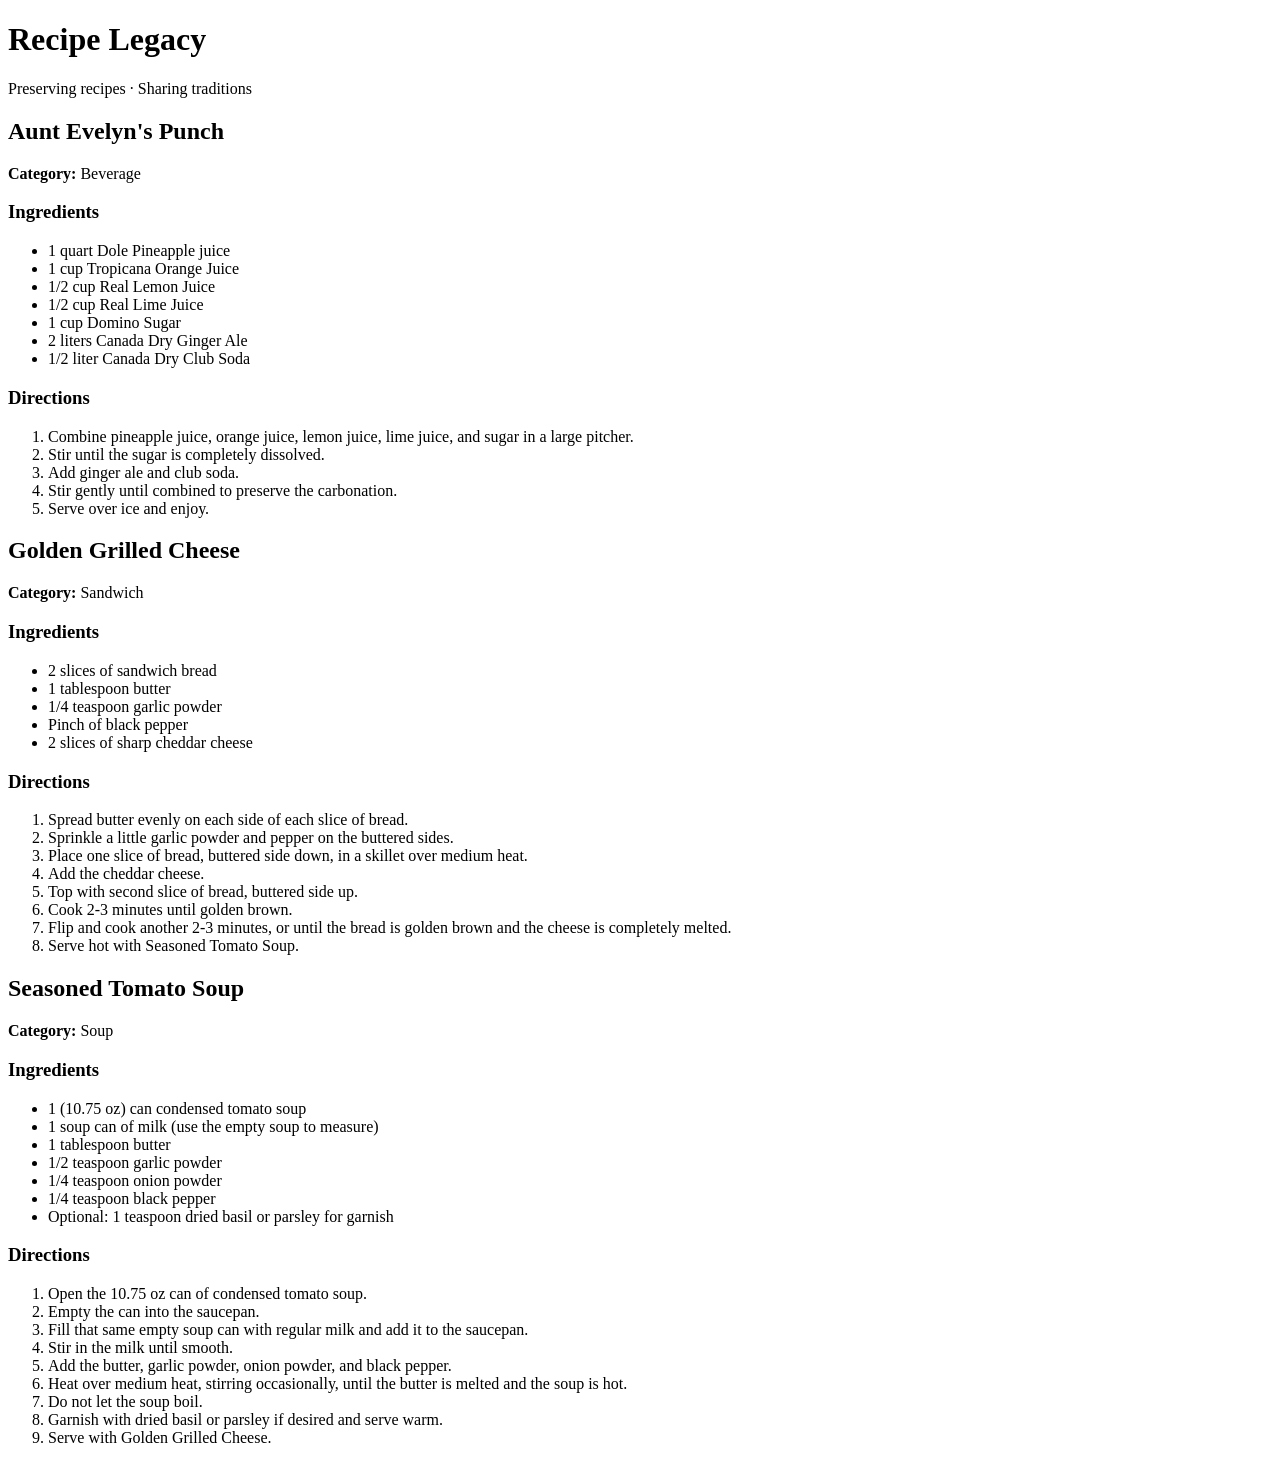
==== index.html @ 2f8527a3 "Improve Recipe Legacy page styling" ====
<!DOCTYPE html>
<html lang="en">
<head>
    <meta charset="UTF-8">
    <meta name="viewport" content="width=device-width, initial-scale=1.0">
    <title>Recipe Legacy</title>
    <linkrel="stylesheet" href="style.css">
</head>
<body>
<h1>Recipe Legacy</h1>
<p>Preserving recipes  ·  Sharing traditions</p>


<h2>Aunt Evelyn's Punch</h2>
<p><strong>Category:</strong> Beverage</p>
<h3>Ingredients</h3>
<ul>
    <li>1 quart Dole Pineapple juice</li>
    <li>1 cup Tropicana Orange Juice</li>
    <li>1/2 cup Real Lemon Juice</li>
    <li>1/2 cup Real Lime Juice</li>
    <li>1 cup Domino Sugar</li>
    <li>2 liters Canada Dry Ginger Ale</li>
    <li>1/2 liter Canada Dry Club Soda</li>
</ul>
<h3>Directions</h3>
<ol>
   <li> Combine pineapple juice, orange juice, lemon juice, lime juice, and sugar in a large pitcher.</li>
   <li> Stir until the sugar is completely dissolved.</li>
   <li> Add ginger ale and club soda.</li>
   <li>Stir gently until combined to preserve the carbonation.</li>
   <li> Serve over ice and enjoy.</li>
</ol>


<h2>Golden Grilled Cheese</h2>
<p><strong>Category:</strong> Sandwich</p>
<h3>Ingredients</h3>
<ul>
    <li>2 slices of sandwich bread</li>
    <li>1 tablespoon butter</li>
    <li>1/4 teaspoon garlic powder</li>
    <li>Pinch of black pepper</li>
    <li>2 slices of sharp cheddar cheese</li>
  </ul>
<h3>Directions</h3>
<ol>
   <li> Spread butter evenly on each side of each slice of bread.</li>
   <li> Sprinkle a little garlic powder and pepper on the buttered sides.</li>
   <li> Place one slice of bread, buttered side down, in a skillet over medium heat.</li>
   <li> Add the cheddar cheese.</li>
   <li> Top with second slice of bread, buttered side up.</li>
   <li> Cook 2-3 minutes until golden brown.</li>
   <li> Flip and cook another 2-3 minutes, or until the bread is golden brown and the cheese is completely melted.</li>
   <li> Serve hot with Seasoned Tomato Soup.</li>
</ol>


<h2>Seasoned Tomato Soup</h2>
<p><strong>Category:</strong> Soup</p>
<h3>Ingredients</h3>
<ul>
    <li>1 (10.75 oz) can condensed tomato soup</li>
    <li>1 soup can of milk (use the empty soup to measure)</li>
    <li>1 tablespoon butter</li>
    <li>1/2 teaspoon garlic powder</li>
    <li>1/4 teaspoon onion powder</li>
    <li>1/4 teaspoon black pepper</li>
    <li>Optional: 1 teaspoon dried basil or parsley for garnish</li>
  </ul>
<h3>Directions</h3>
<ol>
   <li> Open the 10.75 oz can of condensed tomato soup.</li>
   <li> Empty the can into the saucepan.</li>
   <li> Fill that same empty soup can with regular milk and add it to the saucepan.</li>
   <li> Stir in the milk until smooth.</li>
   <li> Add the butter, garlic powder, onion powder, and black pepper.</li>
   <li> Heat over medium heat, stirring occasionally, until the butter is melted and the soup is hot.</li>
   <li> Do not let the soup boil.</li>
    <li>Garnish with dried basil or parsley if desired and serve warm.</li>
    <li>Serve with Golden Grilled Cheese.</li>
</ol>
</body>
</html>
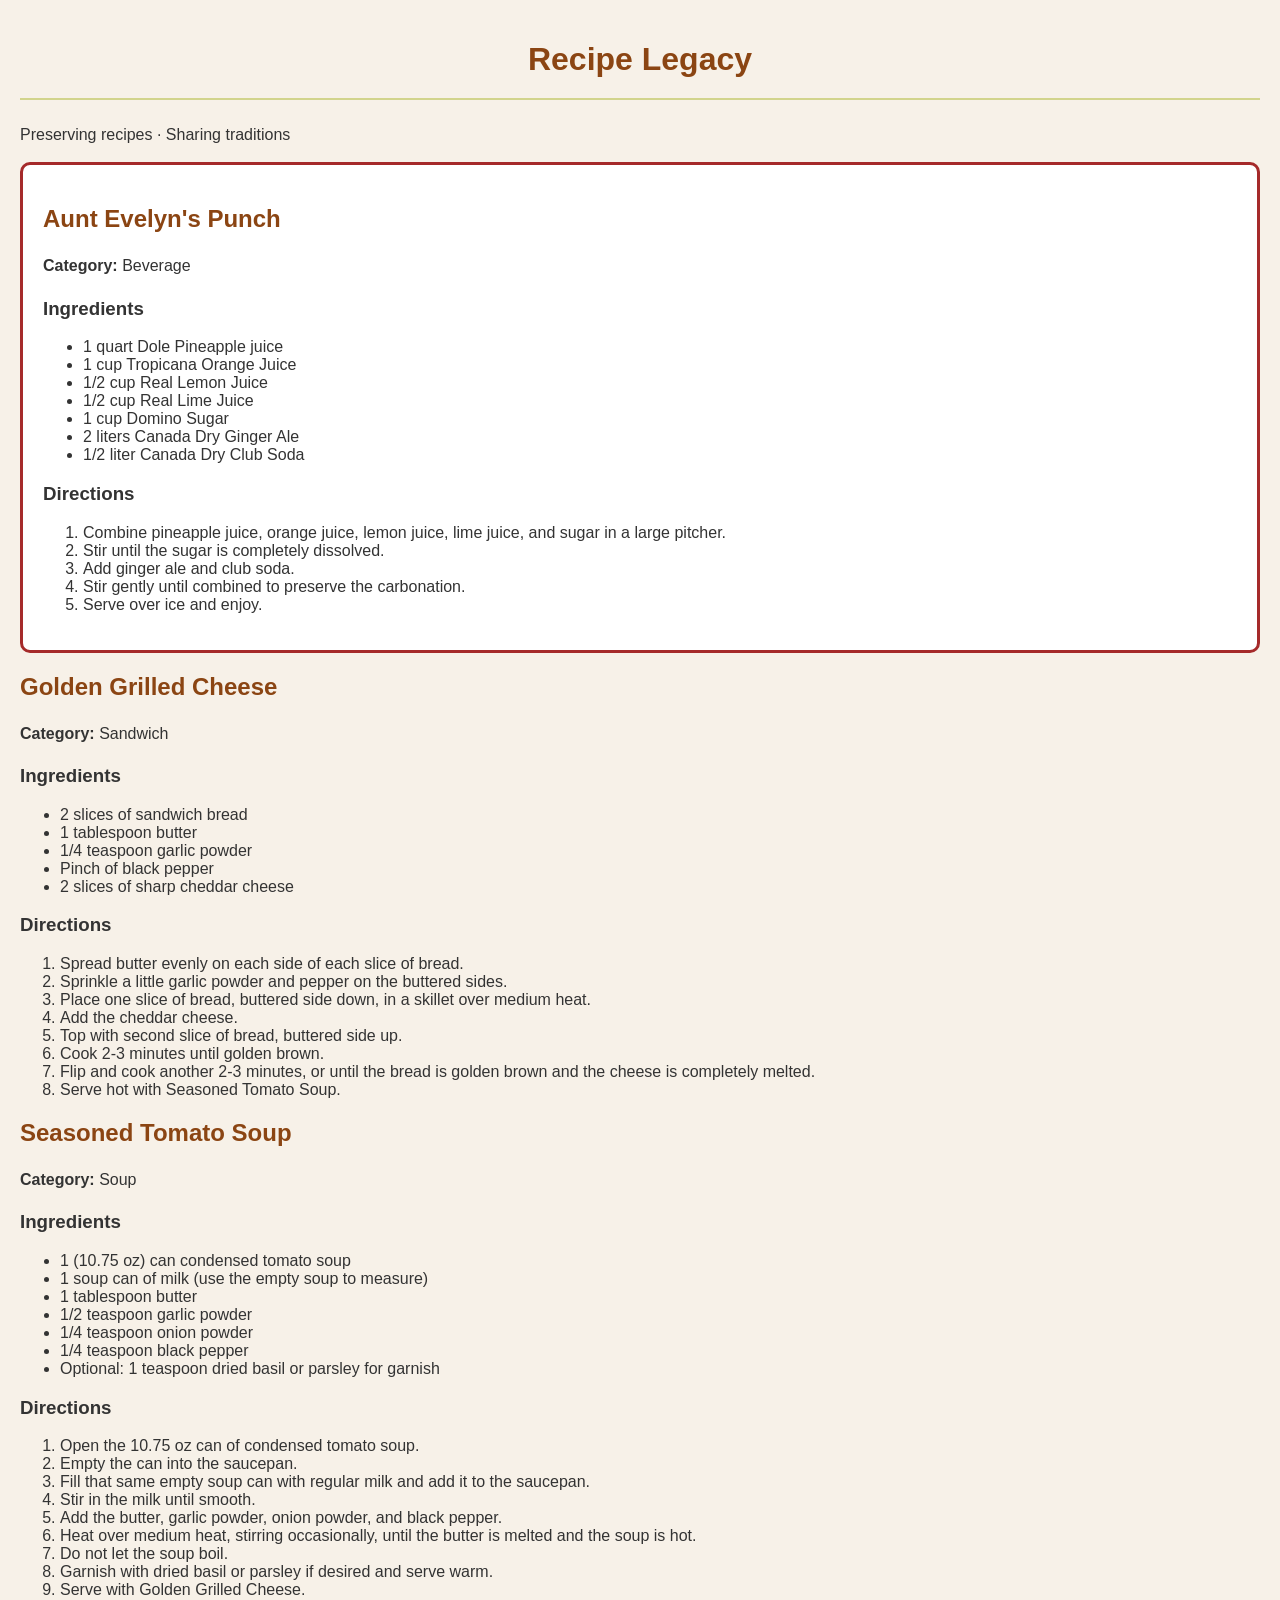
==== commit 73d0d896: "Add recipe card layout" ====
--- a/index.html
+++ b/index.html
@@ -4,13 +4,13 @@
     <meta charset="UTF-8">
     <meta name="viewport" content="width=device-width, initial-scale=1.0">
     <title>Recipe Legacy</title>
-    <linkrel="stylesheet" href="style.css">
+    <link rel="stylesheet" href="style.css">
 </head>
 <body>
 <h1>Recipe Legacy</h1>
 <p>Preserving recipes  ·  Sharing traditions</p>
 
-
+<div class="recipe-card">
 <h2>Aunt Evelyn's Punch</h2>
 <p><strong>Category:</strong> Beverage</p>
 <h3>Ingredients</h3>
@@ -31,6 +31,7 @@
    <li>Stir gently until combined to preserve the carbonation.</li>
    <li> Serve over ice and enjoy.</li>
 </ol>
+</div>
 
 
 <h2>Golden Grilled Cheese</h2>
--- a/style.css
+++ b/style.css
@@ -0,0 +1,26 @@
+body {
+    background-color: #f7f1e8;
+    color: #333333;
+    font-family: arial, sans-serif;
+    margin: 0;
+    padding: 20px;
+}
+h1 {
+    color: #8b4513;
+    text-align: center;
+    border-bottom: 2px solid #d2d48c;
+    padding-bottom: 20px;
+}
+h2 {color: #8b4513;
+}
+p {
+    line-height: 1.6;
+    margin-bottom: 15px;
+}
+.recipe-card {
+    background-color: white;
+    border: 3px solid brown;
+    border-radius: 10px;
+    padding: 20px;
+    margin-bottom: 20px;
+}
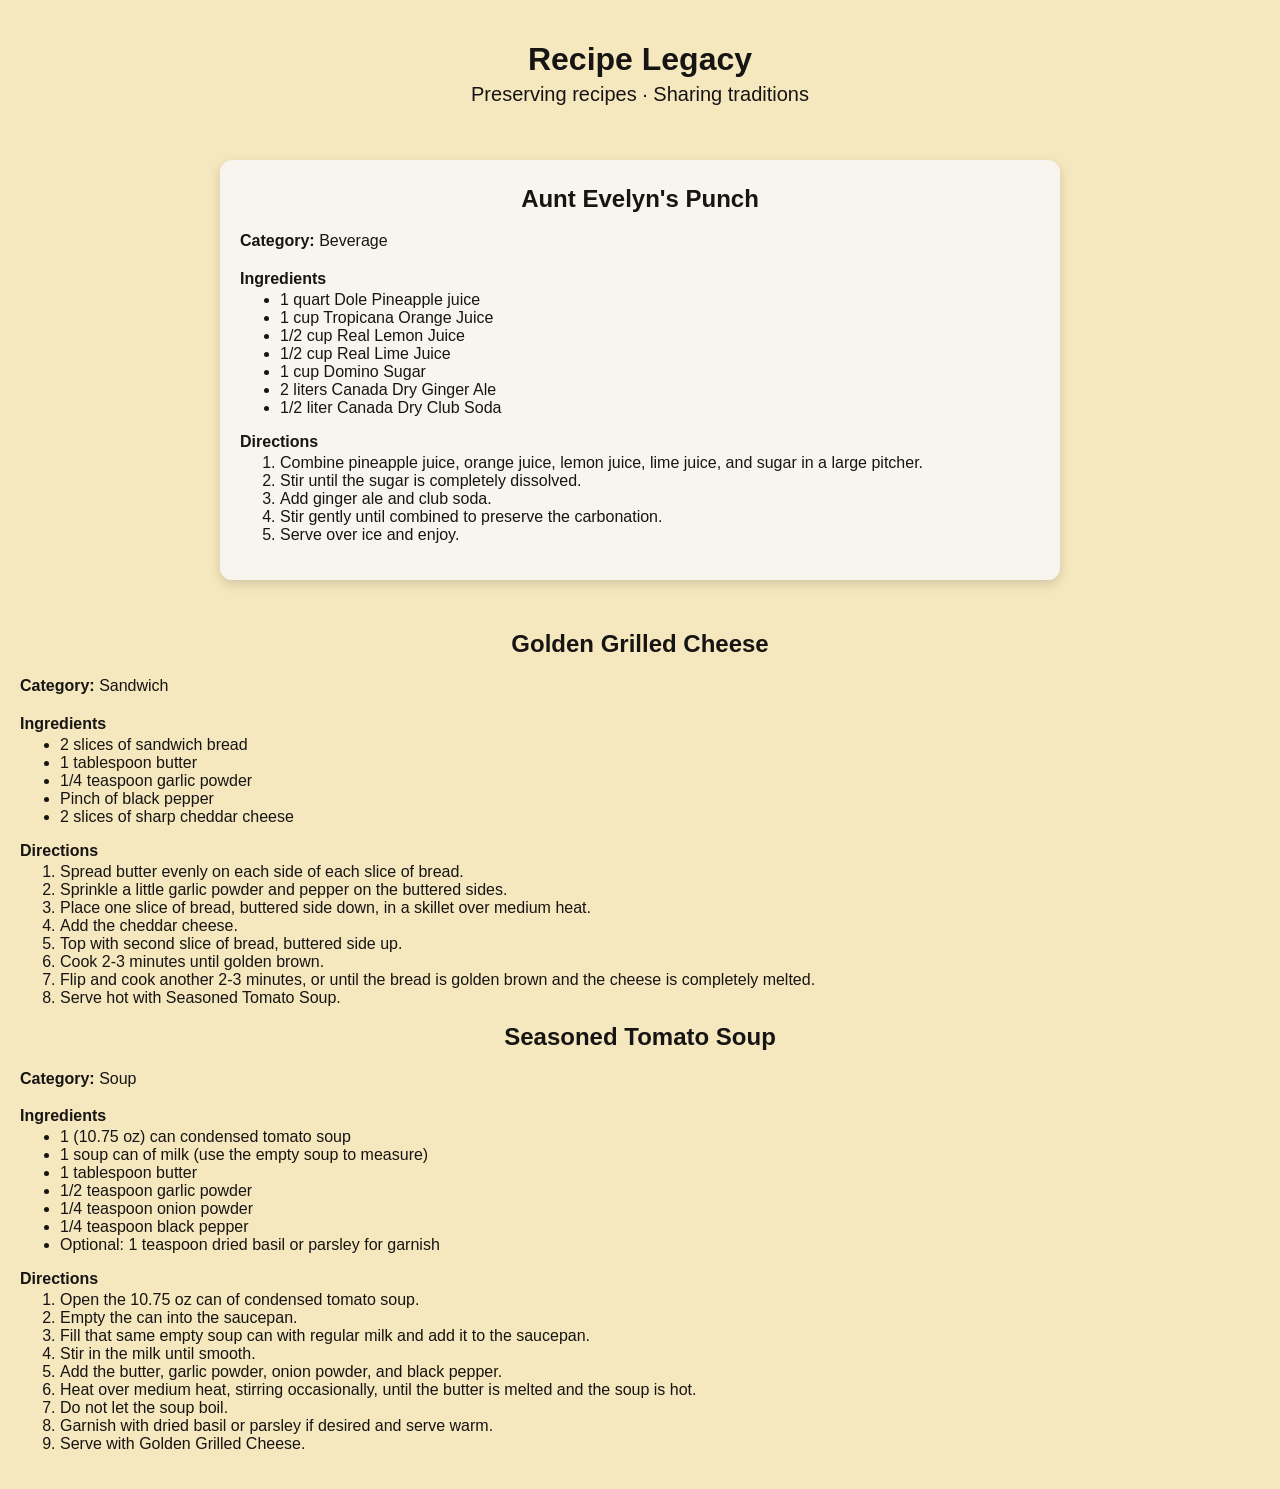
==== commit 9b2556e9: "Imroved recipe card" ====
--- a/index.html
+++ b/index.html
@@ -8,7 +8,7 @@
 </head>
 <body>
 <h1>Recipe Legacy</h1>
-<p>Preserving recipes  ·  Sharing traditions</p>
+<p class="tagline">Preserving recipes  ·  Sharing traditions</p>
 
 <div class="recipe-card">
 <h2>Aunt Evelyn's Punch</h2>
--- a/style.css
+++ b/style.css
@@ -1,26 +1,47 @@
 body {
-    background-color: #f7f1e8;
-    color: #333333;
+    background-color: rgb(245, 232, 190);
+    color: #171414;
     font-family: arial, sans-serif;
     margin: 0;
     padding: 20px;
 }
+
 h1 {
-    color: #8b4513;
+    color: #171414;
     text-align: center;
-    border-bottom: 2px solid #d2d48c;
-    padding-bottom: 20px;
+    padding-bottom: 0px;
+    margin-bottom: 0;
 }
-h2 {color: #8b4513;
+
+h2 {
+    color: #171414;
+    text-align: center;
+    margin-top: 5px;
+    margin-bottom: 15px;
 }
+
+h3 {margin-bottom: 3px;
+    font-size: 16px;
+}
+ul,
+ol {margin-top: 3px}
+
 p {
     line-height: 1.6;
-    margin-bottom: 15px;
+    margin-top: 0;
+    margin-bottom: 0;
+}  
+
+.tagline {
+    text-align: center;
+    font-size: 20px;
 }
+
 .recipe-card {
-    background-color: white;
-    border: 3px solid brown;
-    border-radius: 10px;
+    background-color: #f8f5ee;
+    border-radius: 12px;
     padding: 20px;
-    margin-bottom: 20px;
+    margin: 50px auto;
+    max-width: 800px;
+    box-shadow: 0 4px 12px rgba(15, 14, 14, 0.15);
 }
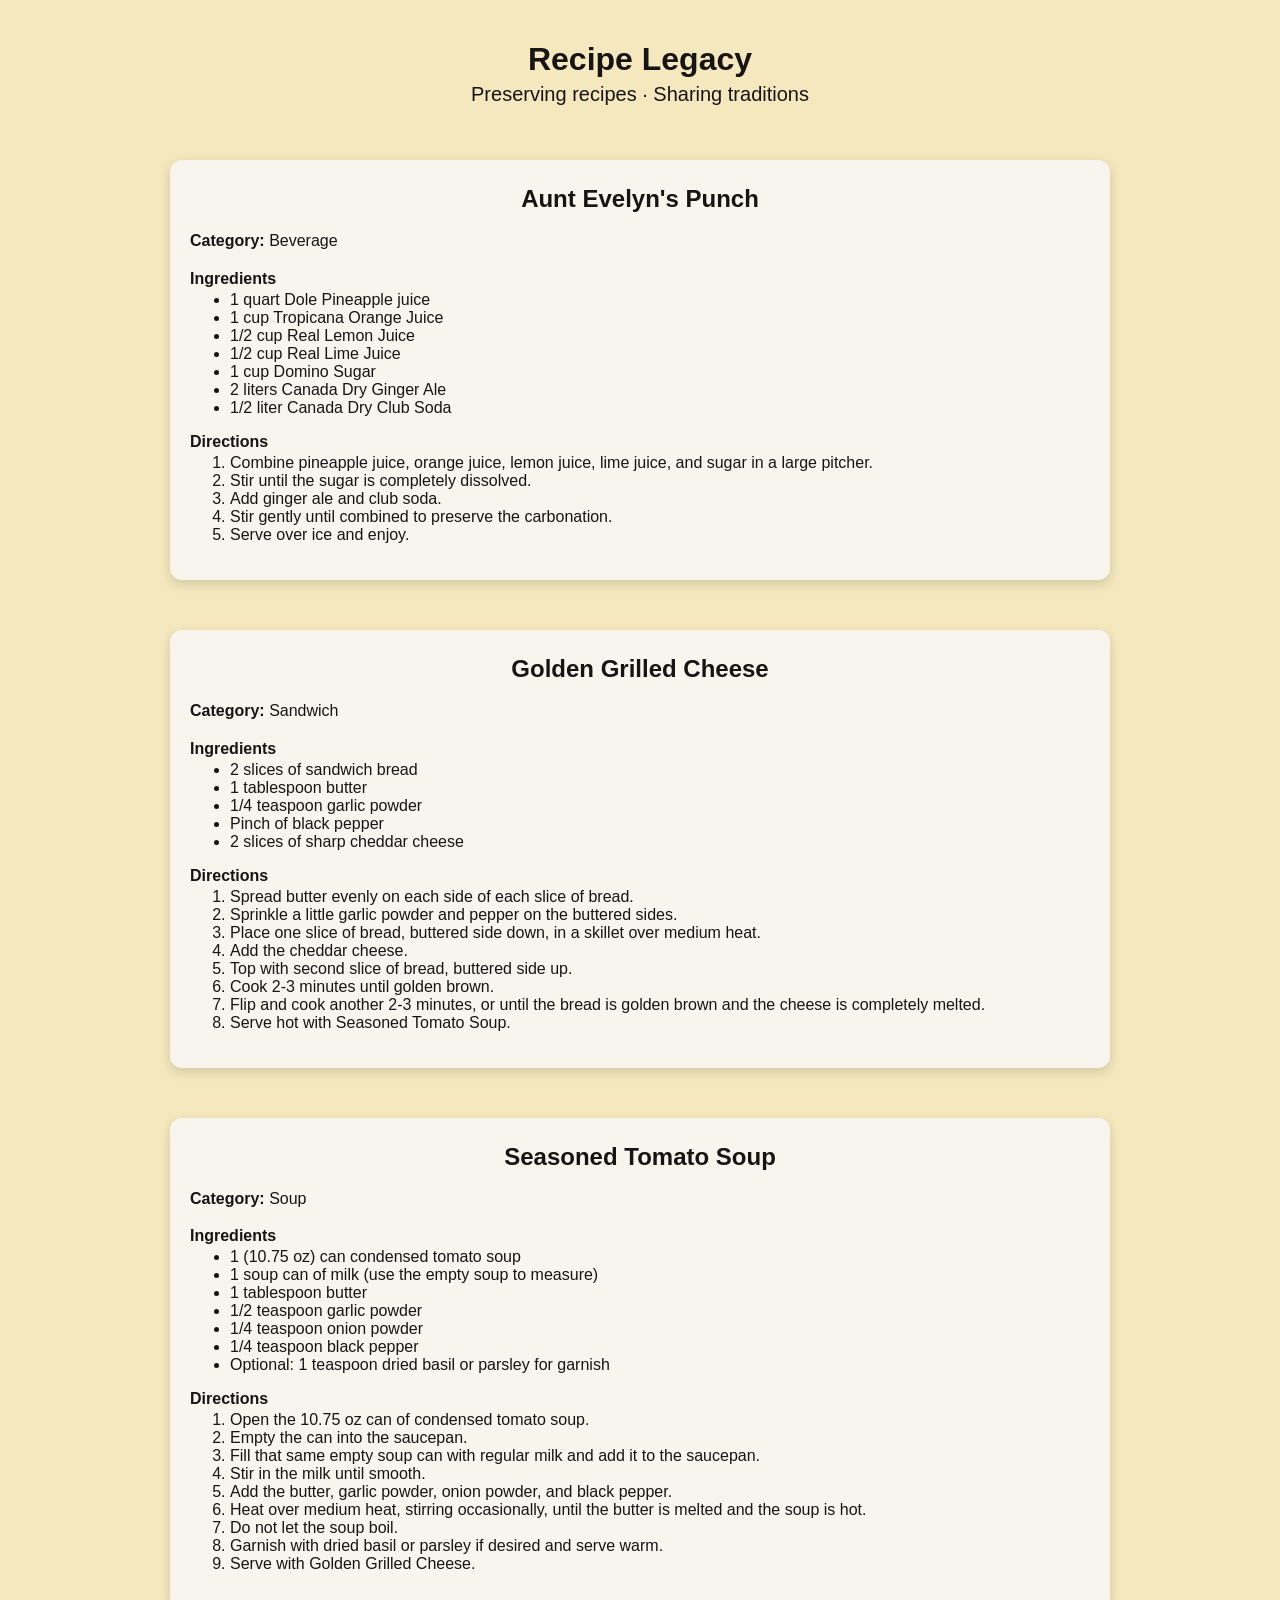
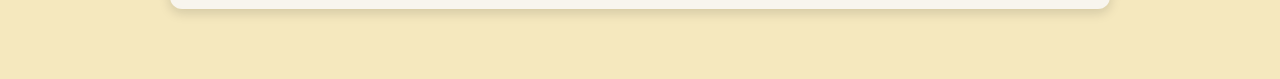
==== commit a86dc505: "Apply recipe card layout to all recipes" ====
--- a/index.html
+++ b/index.html
@@ -33,7 +33,7 @@
 </ol>
 </div>
 
-
+<div class="recipe-card">
 <h2>Golden Grilled Cheese</h2>
 <p><strong>Category:</strong> Sandwich</p>
 <h3>Ingredients</h3>
@@ -55,8 +55,8 @@
    <li> Flip and cook another 2-3 minutes, or until the bread is golden brown and the cheese is completely melted.</li>
    <li> Serve hot with Seasoned Tomato Soup.</li>
 </ol>
-
-
+</div>
+<div class="recipe-card">
 <h2>Seasoned Tomato Soup</h2>
 <p><strong>Category:</strong> Soup</p>
 <h3>Ingredients</h3>
@@ -81,5 +81,6 @@
     <li>Garnish with dried basil or parsley if desired and serve warm.</li>
     <li>Serve with Golden Grilled Cheese.</li>
 </ol>
+</div>
 </body>
 </html>
--- a/style.css
+++ b/style.css
@@ -42,6 +42,6 @@
     border-radius: 12px;
     padding: 20px;
     margin: 50px auto;
-    max-width: 800px;
+    max-width: 900px;
     box-shadow: 0 4px 12px rgba(15, 14, 14, 0.15);
 }
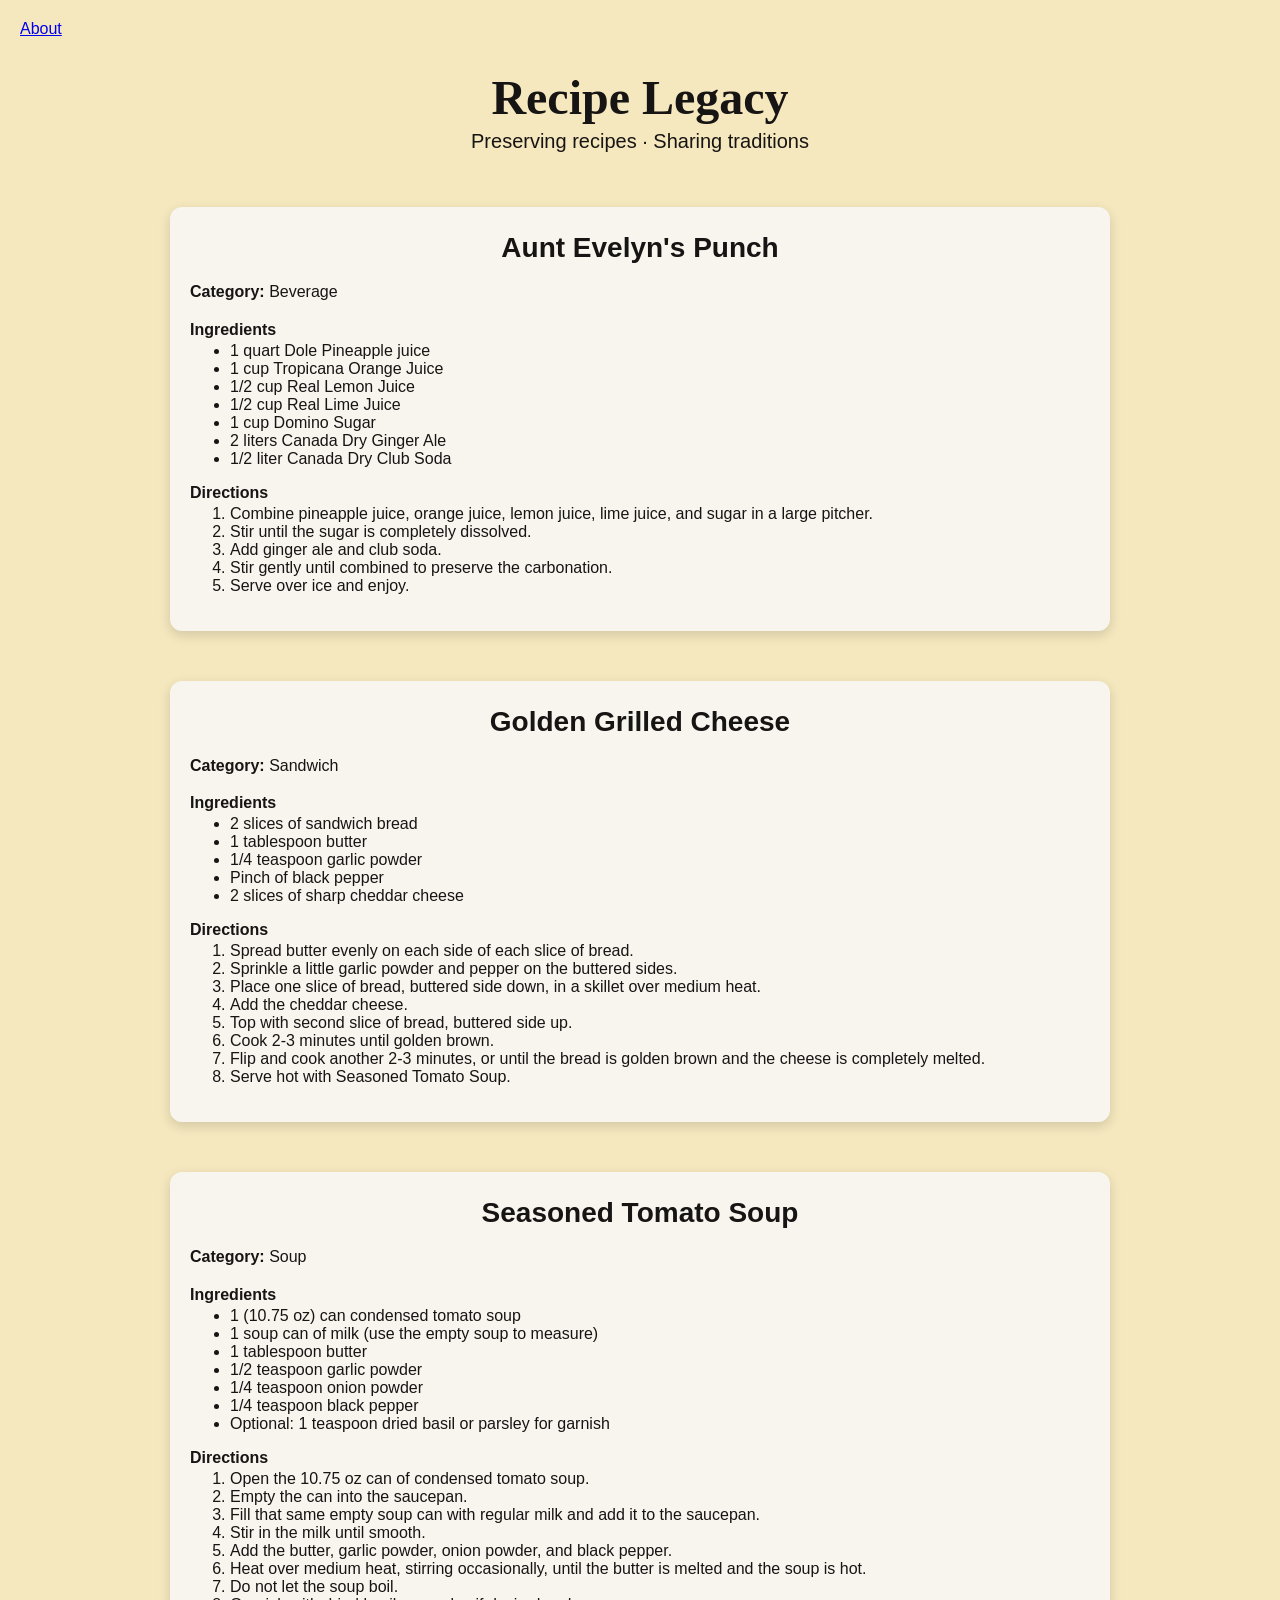
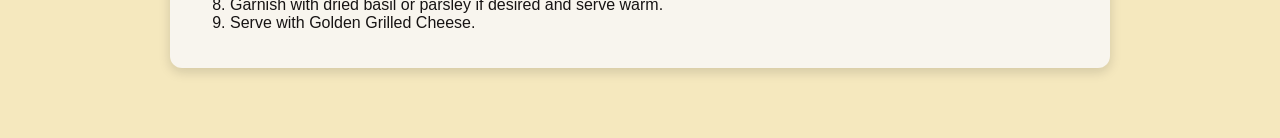
==== commit 6463de5b: "Create About page and navigation links" ====
--- a/index.html
+++ b/index.html
@@ -7,6 +7,7 @@
     <link rel="stylesheet" href="style.css">
 </head>
 <body>
+<a href="about.html">About</a>
 <h1>Recipe Legacy</h1>
 <p class="tagline">Preserving recipes  ·  Sharing traditions</p>
 
--- a/style.css
+++ b/style.css
@@ -8,6 +8,8 @@
 
 h1 {
     color: #171414;
+    font-family: Georgia, 'Georgia';
+    font-size: 48px;
     text-align: center;
     padding-bottom: 0px;
     margin-bottom: 0;
@@ -15,13 +17,14 @@
 
 h2 {
     color: #171414;
+    font-size: 28px;
     text-align: center;
     margin-top: 5px;
     margin-bottom: 15px;
 }
 
-h3 {margin-bottom: 3px;
-    font-size: 16px;
+h3 {font-size: 16px;
+    margin-bottom: 3px;
 }
 ul,
 ol {margin-top: 3px}
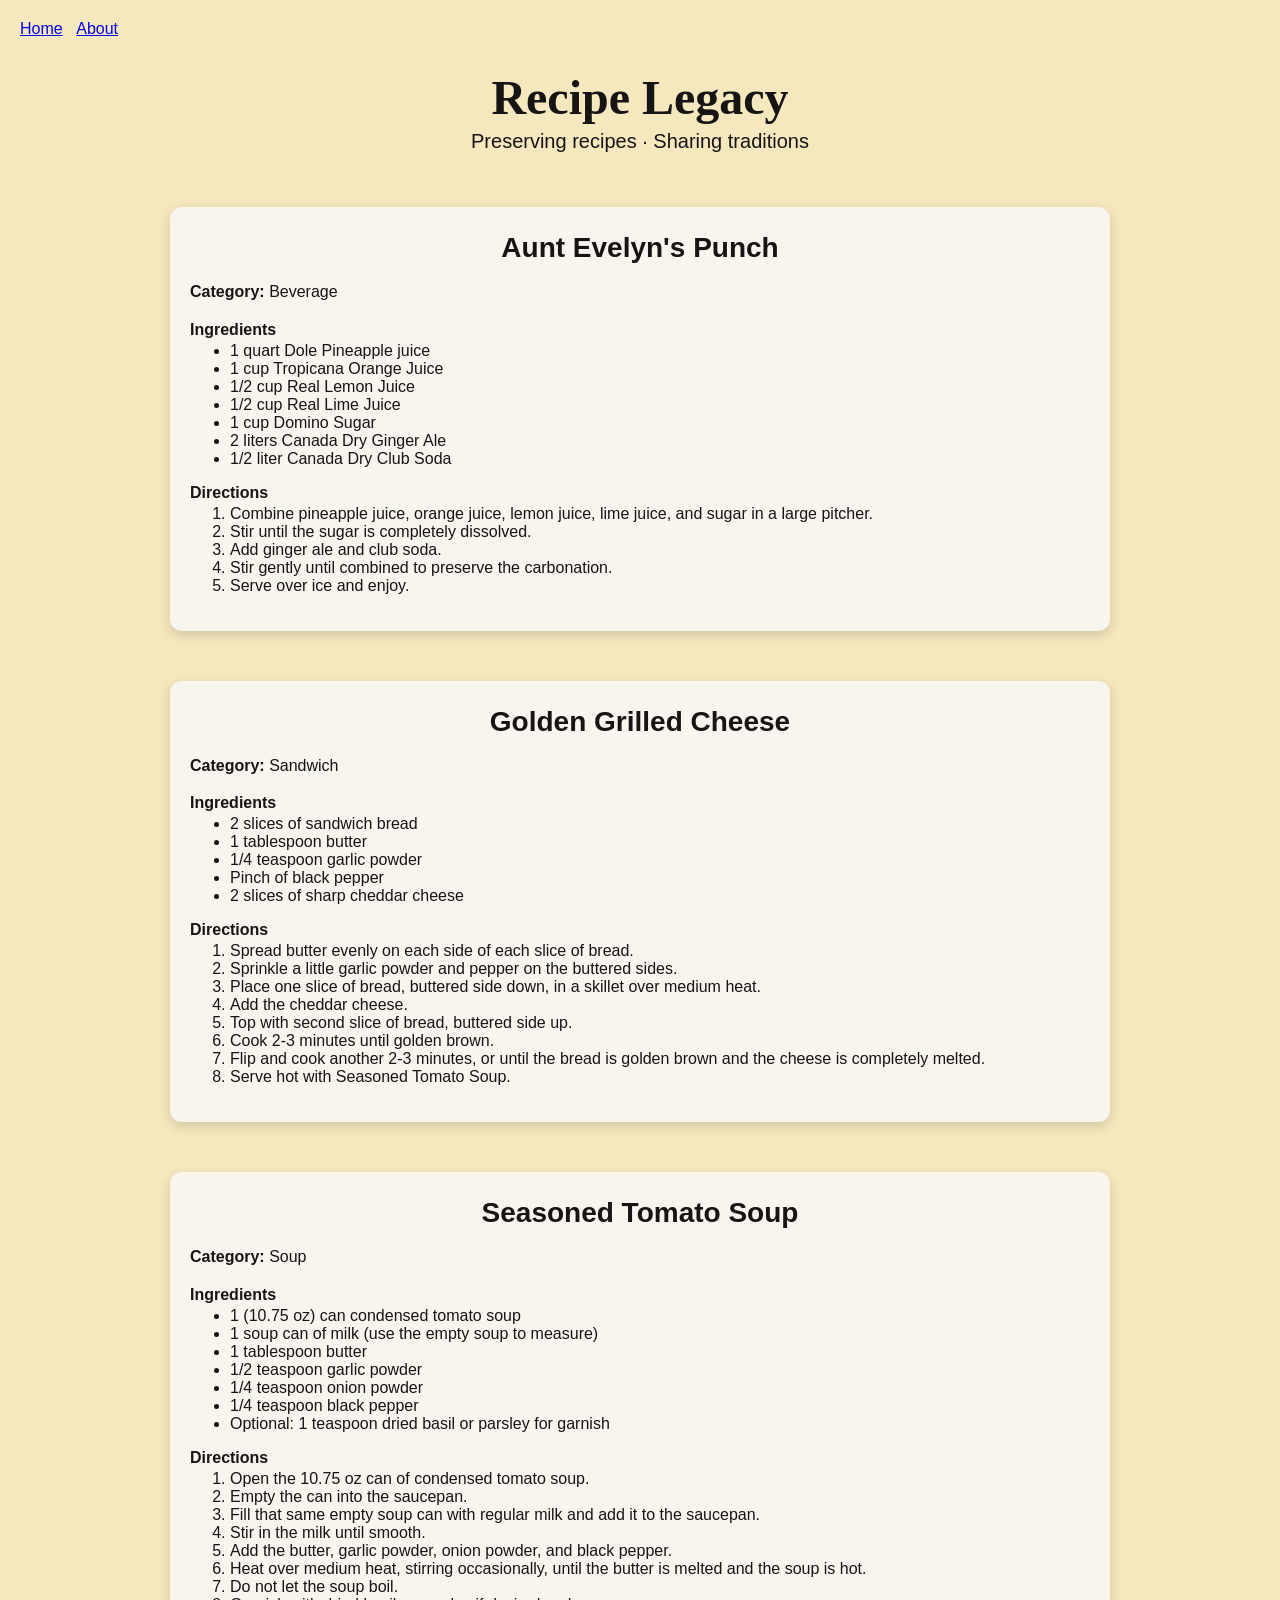
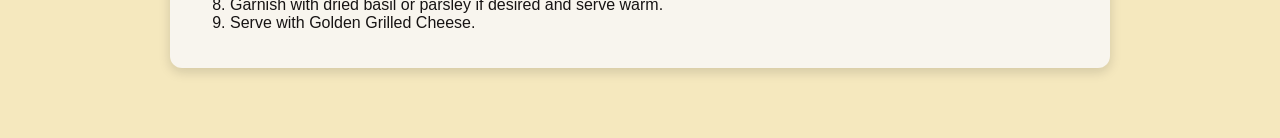
==== commit 6e6baee8: "Improve navigation styling" ====
--- a/index.html
+++ b/index.html
@@ -7,10 +7,12 @@
     <link rel="stylesheet" href="style.css">
 </head>
 <body>
-<a href="about.html">About</a>
-<h1>Recipe Legacy</h1>
-<p class="tagline">Preserving recipes  ·  Sharing traditions</p>
-
+    <nav>
+        <a href="index.html">Home</a>
+        <a href="about.html">About</a>
+    </nav>
+    <h1>Recipe Legacy</h1>
+    <p class="tagline">Preserving recipes  ·  Sharing traditions</p>
 <div class="recipe-card">
 <h2>Aunt Evelyn's Punch</h2>
 <p><strong>Category:</strong> Beverage</p>
--- a/style.css
+++ b/style.css
@@ -47,4 +47,8 @@
     margin: 50px auto;
     max-width: 900px;
     box-shadow: 0 4px 12px rgba(15, 14, 14, 0.15);
+}
+
+nav a {
+   margin-right: 10px;
 }
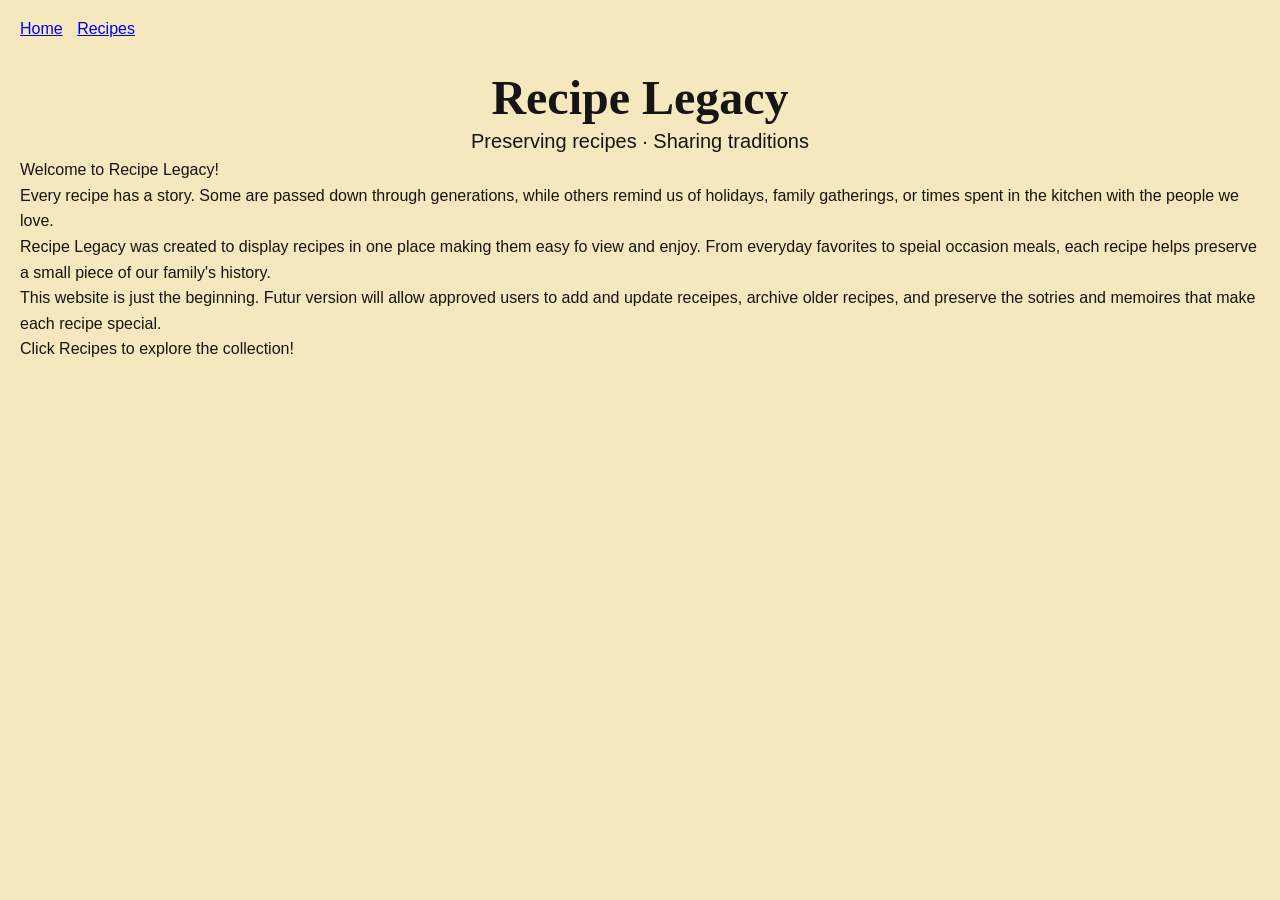
==== commit 665b16eb: "Reorganize site into Home and Recipe pages" ====
--- a/index.html
+++ b/index.html
@@ -9,81 +9,15 @@
 <body>
     <nav>
         <a href="index.html">Home</a>
-        <a href="about.html">About</a>
+        <a href="recipes.html">Recipes</a>
     </nav>
-    <h1>Recipe Legacy</h1>
-    <p class="tagline">Preserving recipes  ·  Sharing traditions</p>
-<div class="recipe-card">
-<h2>Aunt Evelyn's Punch</h2>
-<p><strong>Category:</strong> Beverage</p>
-<h3>Ingredients</h3>
-<ul>
-    <li>1 quart Dole Pineapple juice</li>
-    <li>1 cup Tropicana Orange Juice</li>
-    <li>1/2 cup Real Lemon Juice</li>
-    <li>1/2 cup Real Lime Juice</li>
-    <li>1 cup Domino Sugar</li>
-    <li>2 liters Canada Dry Ginger Ale</li>
-    <li>1/2 liter Canada Dry Club Soda</li>
-</ul>
-<h3>Directions</h3>
-<ol>
-   <li> Combine pineapple juice, orange juice, lemon juice, lime juice, and sugar in a large pitcher.</li>
-   <li> Stir until the sugar is completely dissolved.</li>
-   <li> Add ginger ale and club soda.</li>
-   <li>Stir gently until combined to preserve the carbonation.</li>
-   <li> Serve over ice and enjoy.</li>
-</ol>
-</div>
+<h1>Recipe Legacy</h1>
+<p class="tagline">Preserving recipes  ·  Sharing traditions</p>
+<p>Welcome to Recipe Legacy!</p>
+<p>Every recipe has a story. Some are passed down through generations, while others remind us of holidays, family gatherings, or times spent in the kitchen with the people we love.</p>
+<p> Recipe Legacy was created to display recipes in one place making them easy fo view and enjoy. From everyday favorites to speial occasion meals, each recipe helps preserve a small piece of our family's history.</p>
+<p>This website is just the beginning. Futur version will allow approved users to add and update receipes, archive older recipes, and preserve the sotries and memoires that make each recipe special.</p>
+<p>Click Recipes to explore the collection!</p>
+</body>
 
-<div class="recipe-card">
-<h2>Golden Grilled Cheese</h2>
-<p><strong>Category:</strong> Sandwich</p>
-<h3>Ingredients</h3>
-<ul>
-    <li>2 slices of sandwich bread</li>
-    <li>1 tablespoon butter</li>
-    <li>1/4 teaspoon garlic powder</li>
-    <li>Pinch of black pepper</li>
-    <li>2 slices of sharp cheddar cheese</li>
-  </ul>
-<h3>Directions</h3>
-<ol>
-   <li> Spread butter evenly on each side of each slice of bread.</li>
-   <li> Sprinkle a little garlic powder and pepper on the buttered sides.</li>
-   <li> Place one slice of bread, buttered side down, in a skillet over medium heat.</li>
-   <li> Add the cheddar cheese.</li>
-   <li> Top with second slice of bread, buttered side up.</li>
-   <li> Cook 2-3 minutes until golden brown.</li>
-   <li> Flip and cook another 2-3 minutes, or until the bread is golden brown and the cheese is completely melted.</li>
-   <li> Serve hot with Seasoned Tomato Soup.</li>
-</ol>
-</div>
-<div class="recipe-card">
-<h2>Seasoned Tomato Soup</h2>
-<p><strong>Category:</strong> Soup</p>
-<h3>Ingredients</h3>
-<ul>
-    <li>1 (10.75 oz) can condensed tomato soup</li>
-    <li>1 soup can of milk (use the empty soup to measure)</li>
-    <li>1 tablespoon butter</li>
-    <li>1/2 teaspoon garlic powder</li>
-    <li>1/4 teaspoon onion powder</li>
-    <li>1/4 teaspoon black pepper</li>
-    <li>Optional: 1 teaspoon dried basil or parsley for garnish</li>
-  </ul>
-<h3>Directions</h3>
-<ol>
-   <li> Open the 10.75 oz can of condensed tomato soup.</li>
-   <li> Empty the can into the saucepan.</li>
-   <li> Fill that same empty soup can with regular milk and add it to the saucepan.</li>
-   <li> Stir in the milk until smooth.</li>
-   <li> Add the butter, garlic powder, onion powder, and black pepper.</li>
-   <li> Heat over medium heat, stirring occasionally, until the butter is melted and the soup is hot.</li>
-   <li> Do not let the soup boil.</li>
-    <li>Garnish with dried basil or parsley if desired and serve warm.</li>
-    <li>Serve with Golden Grilled Cheese.</li>
-</ol>
-</div>
-</body>
-</html>+</html>
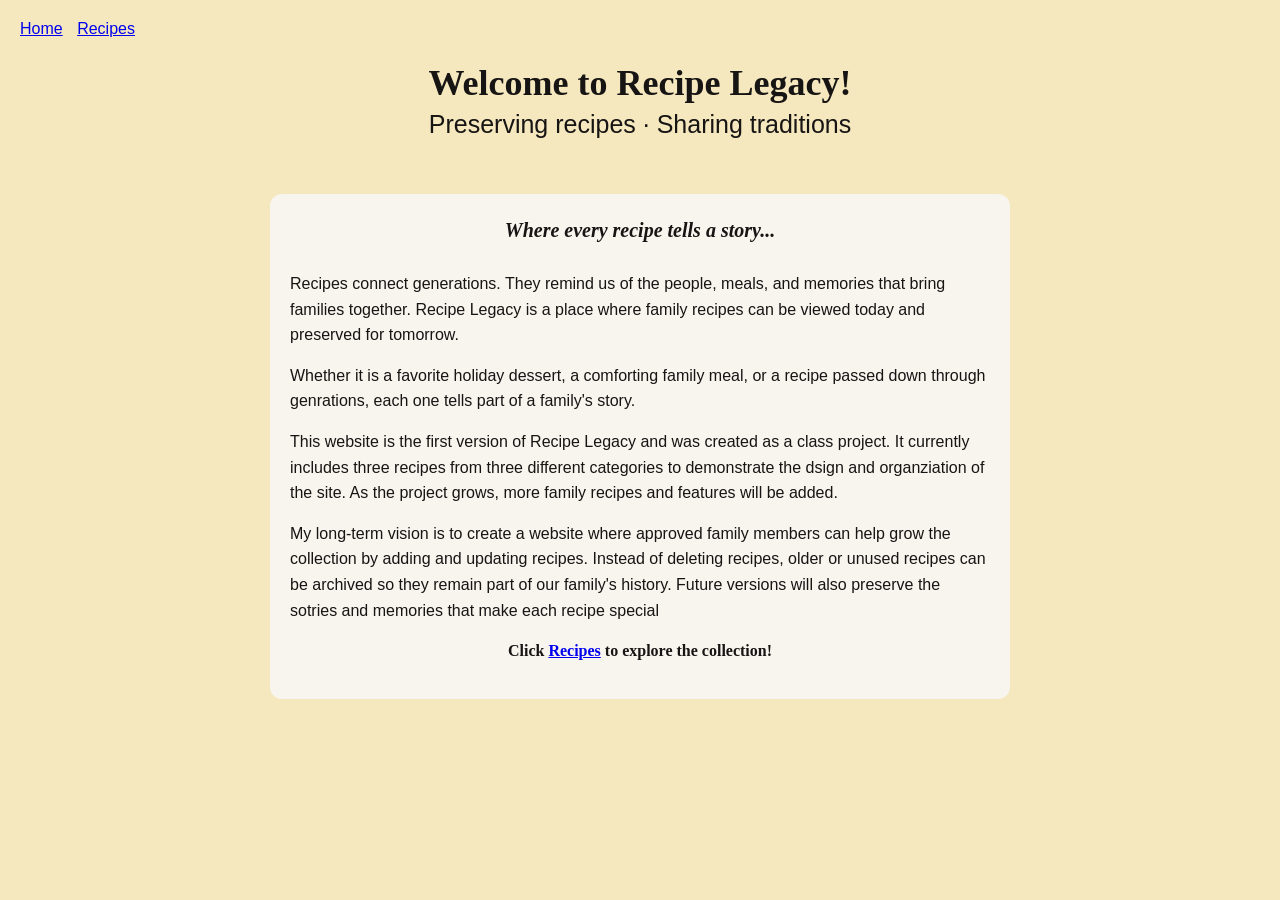
==== commit 467dfe0a: "Improved Home and Recipe pages" ====
--- a/index.html
+++ b/index.html
@@ -11,13 +11,17 @@
         <a href="index.html">Home</a>
         <a href="recipes.html">Recipes</a>
     </nav>
-<h1>Recipe Legacy</h1>
-<p class="tagline">Preserving recipes  ·  Sharing traditions</p>
-<p>Welcome to Recipe Legacy!</p>
-<p>Every recipe has a story. Some are passed down through generations, while others remind us of holidays, family gatherings, or times spent in the kitchen with the people we love.</p>
-<p> Recipe Legacy was created to display recipes in one place making them easy fo view and enjoy. From everyday favorites to speial occasion meals, each recipe helps preserve a small piece of our family's history.</p>
-<p>This website is just the beginning. Futur version will allow approved users to add and update receipes, archive older recipes, and preserve the sotries and memoires that make each recipe special.</p>
-<p>Click Recipes to explore the collection!</p>
+   
+        <h1>Welcome to Recipe Legacy!</h1>
+        <p class="tagline">Preserving recipes  ·  Sharing traditions</p>
+     <div class="welcome-card">
+    <p class="welcome-subtitle">Where every recipe tells a story...</p>   
+    <p>Recipes connect generations. They remind us of the people, meals, and memories that bring families together. Recipe Legacy is a place where family recipes can be viewed today and preserved for tomorrow.</p>
+    <p>Whether it is a favorite holiday dessert, a comforting family meal, or a recipe passed down through genrations, each one tells part of a family's story.
+    <p>This website is the first version of Recipe Legacy and was created as a class project. It currently includes three recipes from three different categories to demonstrate the dsign and organziation of the site. As the project grows, more family recipes and features will be added.</p>
+    <p>My long-term vision is to create a website where approved family members can help grow the collection by adding and updating recipes. Instead of deleting recipes, older or unused recipes can be archived so they remain part of our family's history. Future versions will also preserve the sotries and memories that make each recipe special
+    <p class="closing">Click <a href="recipes.html"><strong>Recipes</strong></a> to explore the collection!</p>
+</div>
 </body>
 
 </html>
--- a/style.css
+++ b/style.css
@@ -9,7 +9,7 @@
 h1 {
     color: #171414;
     font-family: Georgia, 'Georgia';
-    font-size: 48px;
+    font-size: 36px;
     text-align: center;
     padding-bottom: 0px;
     margin-bottom: 0;
@@ -17,7 +17,8 @@
 
 h2 {
     color: #171414;
-    font-size: 28px;
+    font-family: Georgia, 'Georgia';
+    font-size: 25px;
     text-align: center;
     margin-top: 5px;
     margin-bottom: 15px;
@@ -32,12 +33,12 @@
 p {
     line-height: 1.6;
     margin-top: 0;
-    margin-bottom: 0;
+    margin-bottom: 15px;
 }  
 
 .tagline {
     text-align: center;
-    font-size: 20px;
+    font-size: 25px;
 }
 
 .recipe-card {
@@ -45,10 +46,45 @@
     border-radius: 12px;
     padding: 20px;
     margin: 50px auto;
+    margin-left: auto;
+    margin-right: auto;
     max-width: 900px;
     box-shadow: 0 4px 12px rgba(15, 14, 14, 0.15);
 }
 
 nav a {
    margin-right: 10px;
+}
+
+.welcome-card {
+    background-color: #f8f5ee;
+    border-radius: 12px;
+    padding: 20px;
+    margin: 50px auto;
+    margin-left: auto;
+    margin-right: auto;
+    margin-bottom: 30px;
+    max-width: 700px;
+}
+
+.welcome {
+    font-family: Georgia, 'Georgia';
+    text-align: center;
+    font-size: 20px;
+    font-weight: bold;
+}
+
+.welcome-subtitle {
+    font-family: Georgia, 'Georgia';
+    font-style: italic;
+    text-align: center;
+    font-size: 20px;
+    font-weight: bold;
+    margin-bottom: 25px;
+}
+
+.closing {
+    font-family: Georgia, 'Georgia';
+    text-align: center;
+    font-weight: bold;
 }
